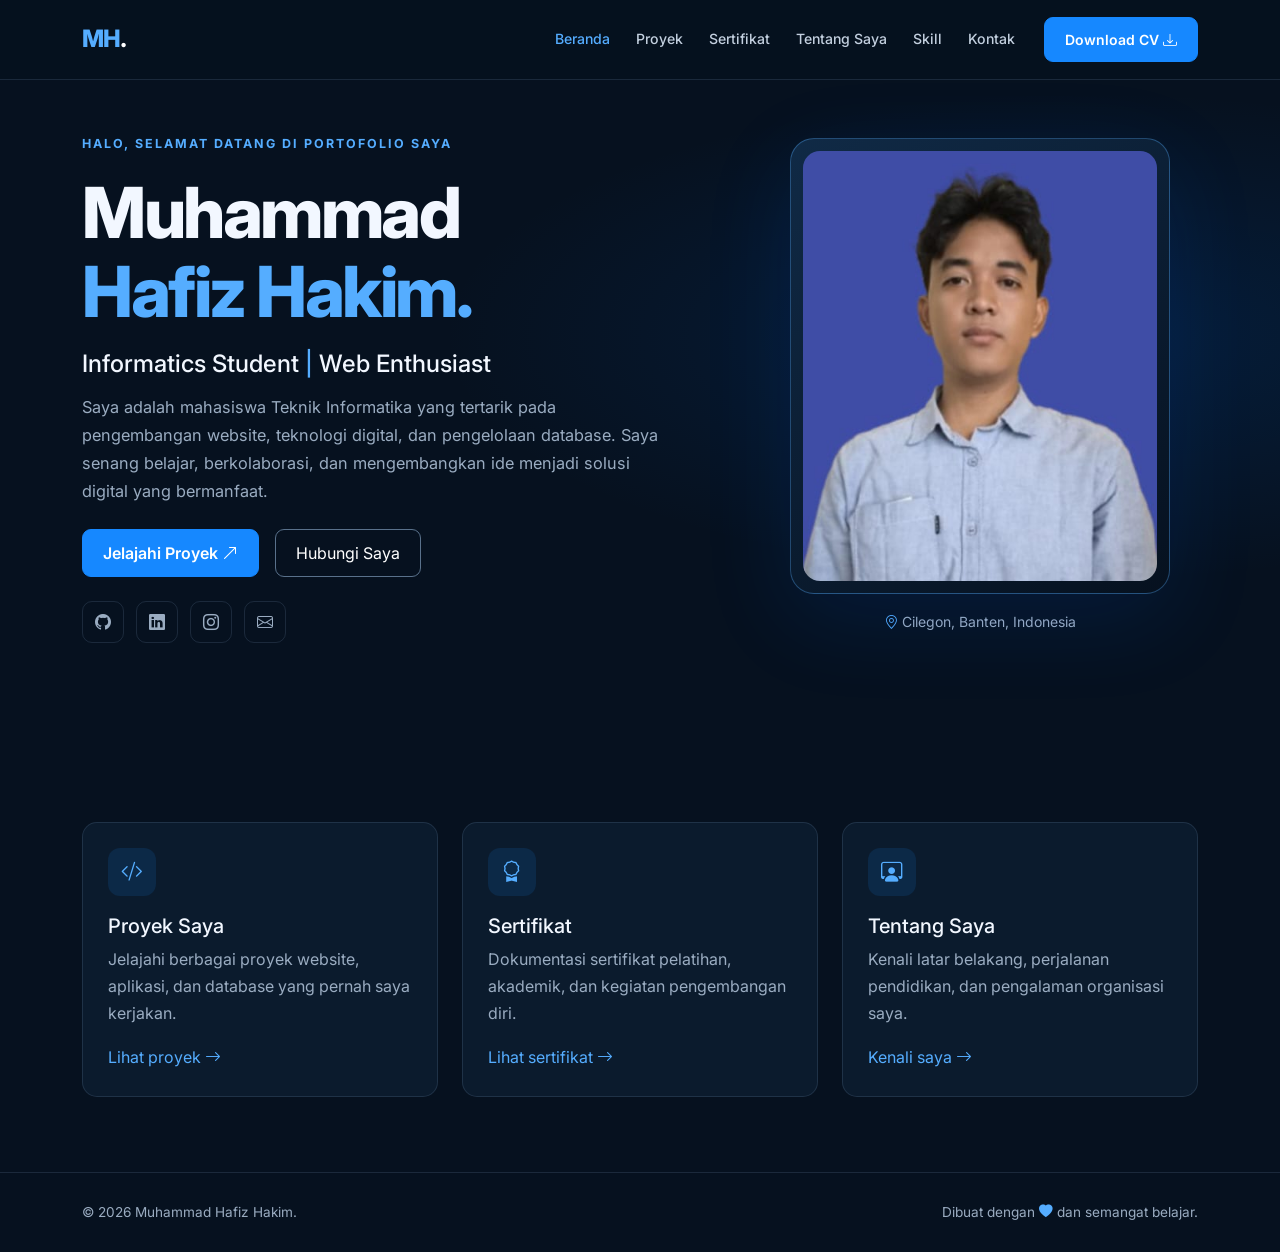
==== index.html @ 2e5564fa "Update portfolio" ====
<!DOCTYPE html>
<html lang="id">
<head>
  <meta charset="UTF-8">
  <meta name="viewport" content="width=device-width, initial-scale=1">
  <meta name="description" content="Portofolio Muhammad Hafiz Hakim, mahasiswa Teknik Informatika dan pengembang web.">
  <title>Hafiz Hakim | Personal Portfolio</title>
  <link href="https://cdn.jsdelivr.net/npm/bootstrap@5.3.3/dist/css/bootstrap.min.css" rel="stylesheet">
  <link href="https://cdn.jsdelivr.net/npm/bootstrap-icons@1.11.3/font/bootstrap-icons.min.css" rel="stylesheet">
  <link href="css/style.css" rel="stylesheet">
</head>
<body>

<nav class="navbar navbar-expand-lg fixed-top">
  <div class="container">
    <a class="navbar-brand" href="index.html">MH<span class="brand-dot">.</span></a>
    <button class="navbar-toggler bg-light" data-bs-toggle="collapse" data-bs-target="#navMenu" aria-label="Buka navigasi">
      <span class="navbar-toggler-icon"></span>
    </button>
    <div class="collapse navbar-collapse" id="navMenu">
      <ul class="navbar-nav ms-auto align-items-lg-center">
        <li class="nav-item"><a class="nav-link" data-page="index.html" href="index.html">Beranda</a></li>
        <li class="nav-item"><a class="nav-link" data-page="proyek.html" href="proyek.html">Proyek</a></li>
        <li class="nav-item"><a class="nav-link" data-page="sertifikat.html" href="sertifikat.html">Sertifikat</a></li>
        <li class="nav-item"><a class="nav-link" data-page="tentang.html" href="tentang.html">Tentang Saya</a></li>
        <li class="nav-item"><a class="nav-link" data-page="skill.html" href="skill.html">Skill</a></li>
        <li class="nav-item"><a class="nav-link" data-page="kontak.html" href="kontak.html">Kontak</a></li>
        <li class="nav-item ms-lg-3"><a class="btn btn-primary-custom btn-sm" href="assets/cv/cv-hafiz.pdf" target="_blank">Download CV <i class="bi bi-download"></i></a></li>
      </ul>
    </div>
  </div>
</nav>

<main>
  <section class="hero">
    <div class="container">
      <div class="row align-items-center g-5">
        <div class="col-lg-7 reveal">
          <span class="eyebrow">HALO, SELAMAT DATANG DI PORTOFOLIO SAYA</span>
          <h1>Muhammad<br><span class="text-blue">Hafiz Hakim.</span></h1>
          <h4 class="mb-3">Informatics Student <span class="text-blue">|</span> Web Enthusiast</h4>
          <p class="hero-description mb-4">
            Saya adalah mahasiswa Teknik Informatika yang tertarik pada
            pengembangan website, teknologi digital, dan pengelolaan database.
            Saya senang belajar, berkolaborasi, dan mengembangkan ide menjadi
            solusi digital yang bermanfaat.
          </p>
          <div class="d-flex flex-wrap gap-3 mb-4">
            <a href="proyek.html" class="btn btn-primary-custom">Jelajahi Proyek <i class="bi bi-arrow-up-right"></i></a>
            <a href="kontak.html" class="btn btn-outline-custom">Hubungi Saya</a>
          </div>
          <div>
            <a class="social-link" href="https://github.com/Hafiz1310" target="_blank" rel="noopener" aria-label="GitHub"><i class="bi bi-github"></i></a>
            <a class="social-link" href="https://www.linkedin.com/in/m-hafiz-hakim-758389445/" target="_blank" rel="noopener" aria-label="LinkedIn"><i class="bi bi-linkedin"></i></a>
            <a class="social-link" href="https://instagram.com/mhz_hakim" target="_blank" rel="noopener" aria-label="Instagram"><i class="bi bi-instagram"></i></a>
            <a class="social-link" href="kontak.html" aria-label="Email"><i class="bi bi-envelope"></i></a>
          </div>
        </div>

        <div class="col-lg-5 reveal">
          <div class="profile-frame">
            <img src="assets/img/profile.jpg" alt="Foto profil Muhammad Hafiz Hakim"
              onerror="this.style.display='none';this.nextElementSibling.style.display='grid'">
            <div class="profile-placeholder" style="display:none">MH.</div>
          </div>
          <div class="text-center mt-3 text-muted-custom small">
            <i class="bi bi-geo-alt text-blue"></i> Cilegon, Banten, Indonesia
          </div>
        </div>
      </div>
    </div>
  </section>

  <section class="section">
    <div class="container">
      <div class="row g-4">
        <div class="col-md-4 reveal">
          <a href="proyek.html" class="info-card d-block">
            <div class="info-icon"><i class="bi bi-code-slash"></i></div>
            <h5>Proyek Saya</h5>
            <p class="text-muted-custom mb-0">Jelajahi berbagai proyek website, aplikasi, dan database yang pernah saya kerjakan.</p>
            <span class="text-blue d-inline-block mt-3">Lihat proyek <i class="bi bi-arrow-right"></i></span>
          </a>
        </div>
        <div class="col-md-4 reveal">
          <a href="sertifikat.html" class="info-card d-block">
            <div class="info-icon"><i class="bi bi-award"></i></div>
            <h5>Sertifikat</h5>
            <p class="text-muted-custom mb-0">Dokumentasi sertifikat pelatihan, akademik, dan kegiatan pengembangan diri.</p>
            <span class="text-blue d-inline-block mt-3">Lihat sertifikat <i class="bi bi-arrow-right"></i></span>
          </a>
        </div>
        <div class="col-md-4 reveal">
          <a href="tentang.html" class="info-card d-block">
            <div class="info-icon"><i class="bi bi-person-workspace"></i></div>
            <h5>Tentang Saya</h5>
            <p class="text-muted-custom mb-0">Kenali latar belakang, perjalanan pendidikan, dan pengalaman organisasi saya.</p>
            <span class="text-blue d-inline-block mt-3">Kenali saya <i class="bi bi-arrow-right"></i></span>
          </a>
        </div>
      </div>
    </div>
  </section>
</main>

<footer>
  <div class="container d-flex flex-wrap justify-content-between gap-2">
    <span>© <span data-year></span> Muhammad Hafiz Hakim.</span>
    <span>Dibuat dengan <i class="bi bi-heart-fill text-blue"></i> dan semangat belajar.</span>
  </div>
</footer>

<button class="back-top" aria-label="Kembali ke atas"><i class="bi bi-arrow-up"></i></button>
<script src="https://cdn.jsdelivr.net/npm/bootstrap@5.3.3/dist/js/bootstrap.bundle.min.js"></script>
<script src="js/script.js"></script>
</body>
</html>
---- css/style.css ----
@import url('https://fonts.googleapis.com/css2?family=Inter:wght@400;500;600;700;800&display=swap');

:root {
  --bg: #06111f;
  --surface: #0b1b2d;
  --surface-2: #10243a;
  --blue: #1688ff;
  --blue-light: #55adff;
  --text: #f2f7ff;
  --muted: #9aacc1;
  --border: rgba(145, 183, 222, .15);
}

* { box-sizing: border-box; }
html { scroll-behavior: smooth; scroll-padding-top: 90px; }

body {
  margin: 0;
  background: var(--bg);
  color: var(--text);
  font-family: 'Inter', sans-serif;
  line-height: 1.7;
}

a { color: inherit; text-decoration: none; }
img { max-width: 100%; }
.text-muted-custom { color: var(--muted) !important; }
.text-blue { color: var(--blue-light); }

.navbar {
  background: rgba(6, 17, 31, .94);
  border-bottom: 1px solid var(--border);
  backdrop-filter: blur(16px);
  padding: 14px 0;
}

.navbar-brand {
  color: var(--blue-light) !important;
  font-size: 1.5rem;
  font-weight: 800;
  letter-spacing: -1px;
}

.brand-dot { color: white; }
.nav-link {
  color: #c3d0df !important;
  font-size: .88rem;
  font-weight: 500;
  margin: 0 5px;
  transition: .25s;
}
.nav-link:hover, .nav-link.active { color: var(--blue-light) !important; }

.btn-primary-custom {
  background: var(--blue);
  color: white;
  border: 1px solid var(--blue);
  border-radius: 9px;
  padding: 11px 20px;
  font-weight: 600;
  transition: .25s;
}
.btn-primary-custom:hover {
  background: #0875e8;
  color: white;
  transform: translateY(-2px);
}

.btn-outline-custom {
  color: white;
  border: 1px solid #59718b;
  border-radius: 9px;
  padding: 11px 20px;
  transition: .25s;
}
.btn-outline-custom:hover {
  color: white;
  border-color: var(--blue-light);
  background: rgba(22, 136, 255, .1);
}

.hero {
  min-height: 83vh;
  display: flex;
  align-items: center;
  padding: 95px 0 70px;
  background:
    radial-gradient(ellipse at 85% 45%, rgba(0, 93, 200, .17), transparent 42%),
    var(--bg);
}

.eyebrow {
  color: var(--blue-light);
  font-size: .78rem;
  font-weight: 700;
  letter-spacing: 2px;
  text-transform: uppercase;
}

.hero h1 {
  font-size: clamp(2.5rem, 5.5vw, 4.5rem);
  font-weight: 800;
  letter-spacing: -2.5px;
  line-height: 1.12;
  margin: 18px 0;
}

.hero-description {
  max-width: 580px;
  color: var(--muted);
  font-size: 1.02rem;
}

.profile-frame {
  position: relative;
  max-width: 380px;
  margin: auto;
  padding: 12px;
  border: 1px solid rgba(85, 173, 255, .35);
  border-radius: 24px;
  background: linear-gradient(145deg, #102a46, #06111f);
  box-shadow: 0 25px 90px rgba(0, 100, 255, .12);
}

.profile-frame img {
  width: 100%;
  height: 430px;
  object-fit: cover;
  object-position: center top;
  border-radius: 17px;
}

.profile-placeholder {
  min-height: 300px;
  display: grid;
  place-items: center;
  font-size: 5rem;
  color: var(--blue-light);
  background: var(--surface-2);
  border-radius: 15px;
}

.social-link {
  display: inline-flex;
  align-items: center;
  justify-content: center;
  width: 42px;
  height: 42px;
  margin-right: 8px;
  border: 1px solid var(--border);
  border-radius: 10px;
  color: var(--muted);
  transition: .2s;
}
.social-link:hover {
  color: white;
  border-color: var(--blue);
  background: rgba(22, 136, 255, .13);
}

.page-header {
  padding: 145px 0 55px;
  background: radial-gradient(ellipse at top right, #102b49, transparent 65%);
}
.page-header h1 {
  font-weight: 800;
  letter-spacing: -1.5px;
  font-size: clamp(2rem, 4vw, 3.3rem);
}

.section { padding: 75px 0; }
.section-title {
  font-size: clamp(1.7rem, 3vw, 2.4rem);
  font-weight: 800;
  letter-spacing: -1px;
}
.section-subtitle { color: var(--muted); max-width: 650px; }

.custom-card {
  height: 100%;
  background: linear-gradient(145deg, var(--surface), #091625);
  border: 1px solid var(--border);
  border-radius: 16px;
  overflow: hidden;
  transition: transform .25s, border-color .25s;
}
.custom-card:hover {
  transform: translateY(-5px);
  border-color: rgba(85, 173, 255, .5);
}

.project-image {
  display: block;
  width: 100%;
  aspect-ratio: 16 / 9;
  height: auto;
  object-fit: contain;
  background: var(--surface-2);
}
.certificate-image {
  width: 100%;
  height: 210px;
  object-fit: contain;
  padding: 12px;
  background: #e9eef5;
  cursor: zoom-in;
}
.card-body-custom { padding: 22px; }

.tag {
  display: inline-block;
  padding: 4px 10px;
  border: 1px solid rgba(85, 173, 255, .23);
  border-radius: 6px;
  color: var(--blue-light);
  background: rgba(22, 136, 255, .08);
  font-size: .75rem;
  margin: 0 4px 5px 0;
}

.filter-btn {
  color: var(--muted);
  background: var(--surface);
  border: 1px solid var(--border);
  border-radius: 8px;
  padding: 8px 15px;
  font-size: .85rem;
}
.filter-btn:hover, .filter-btn.active {
  background: var(--blue);
  color: white;
  border-color: var(--blue);
}

.info-card, .skill-panel, .contact-panel {
  height: 100%;
  padding: 25px;
  background: var(--surface);
  border: 1px solid var(--border);
  border-radius: 15px;
}
.info-icon {
  width: 48px;
  height: 48px;
  display: grid;
  place-items: center;
  border-radius: 12px;
  background: rgba(22, 136, 255, .12);
  color: var(--blue-light);
  font-size: 1.35rem;
  margin-bottom: 18px;
}

.timeline-item {
  position: relative;
  padding: 0 0 28px 25px;
  border-left: 1px solid #254564;
}
.timeline-item::before {
  content: '';
  position: absolute;
  left: -6px;
  top: 8px;
  width: 11px;
  height: 11px;
  border-radius: 50%;
  background: var(--blue);
}

.skill-row { margin-bottom: 21px; }
.skill-track {
  height: 7px;
  margin-top: 8px;
  background: #1c3046;
  border-radius: 20px;
  overflow: hidden;
}
.skill-fill {
  height: 100%;
  background: linear-gradient(90deg, #0875e8, #55adff);
  border-radius: 20px;
}

.form-control, .form-select {
  background: #081625;
  color: var(--text);
  border: 1px solid #294058;
  padding: 12px 14px;
  border-radius: 9px;
}
.form-control:focus, .form-select:focus {
  background: #081625;
  color: white;
  border-color: var(--blue);
  box-shadow: 0 0 0 .2rem rgba(22, 136, 255, .13);
}
.form-control::placeholder { color: #73869a; }
.form-label { color: #d6e2ef; font-size: .88rem; }

footer {
  border-top: 1px solid var(--border);
  padding: 28px 0;
  color: var(--muted);
  font-size: .85rem;
}

.back-top {
  position: fixed;
  right: 22px;
  bottom: 22px;
  width: 43px;
  height: 43px;
  z-index: 1000;
  border: 0;
  border-radius: 10px;
  background: var(--blue);
  color: white;
  display: none;
  box-shadow: 0 8px 25px rgba(0, 0, 0, .3);
}
.back-top.show { display: block; }

.reveal {
  opacity: 0;
  transform: translateY(18px);
  transition: opacity .6s ease, transform .6s ease;
}
.reveal.visible { opacity: 1; transform: translateY(0); }

.modal-content {
  color: var(--text);
  background: var(--surface);
  border: 1px solid var(--border);
}
.preview-image {
  max-width: 100%;
  max-height: 78vh;
  object-fit: contain;
}

@media (max-width: 991px) {
  .navbar-collapse {
    padding: 15px 0;
  }
  .hero { min-height: auto; padding-top: 125px; }
  .profile-frame { max-width: 310px; margin-top: 35px; }
  .profile-frame img { height: 350px; }
}

@media (max-width: 575px) {
  .hero h1 { letter-spacing: -1.5px; }
  .section { padding: 52px 0; }
  .page-header { padding-top: 120px; }
  .card-body-custom { padding: 18px; }
}
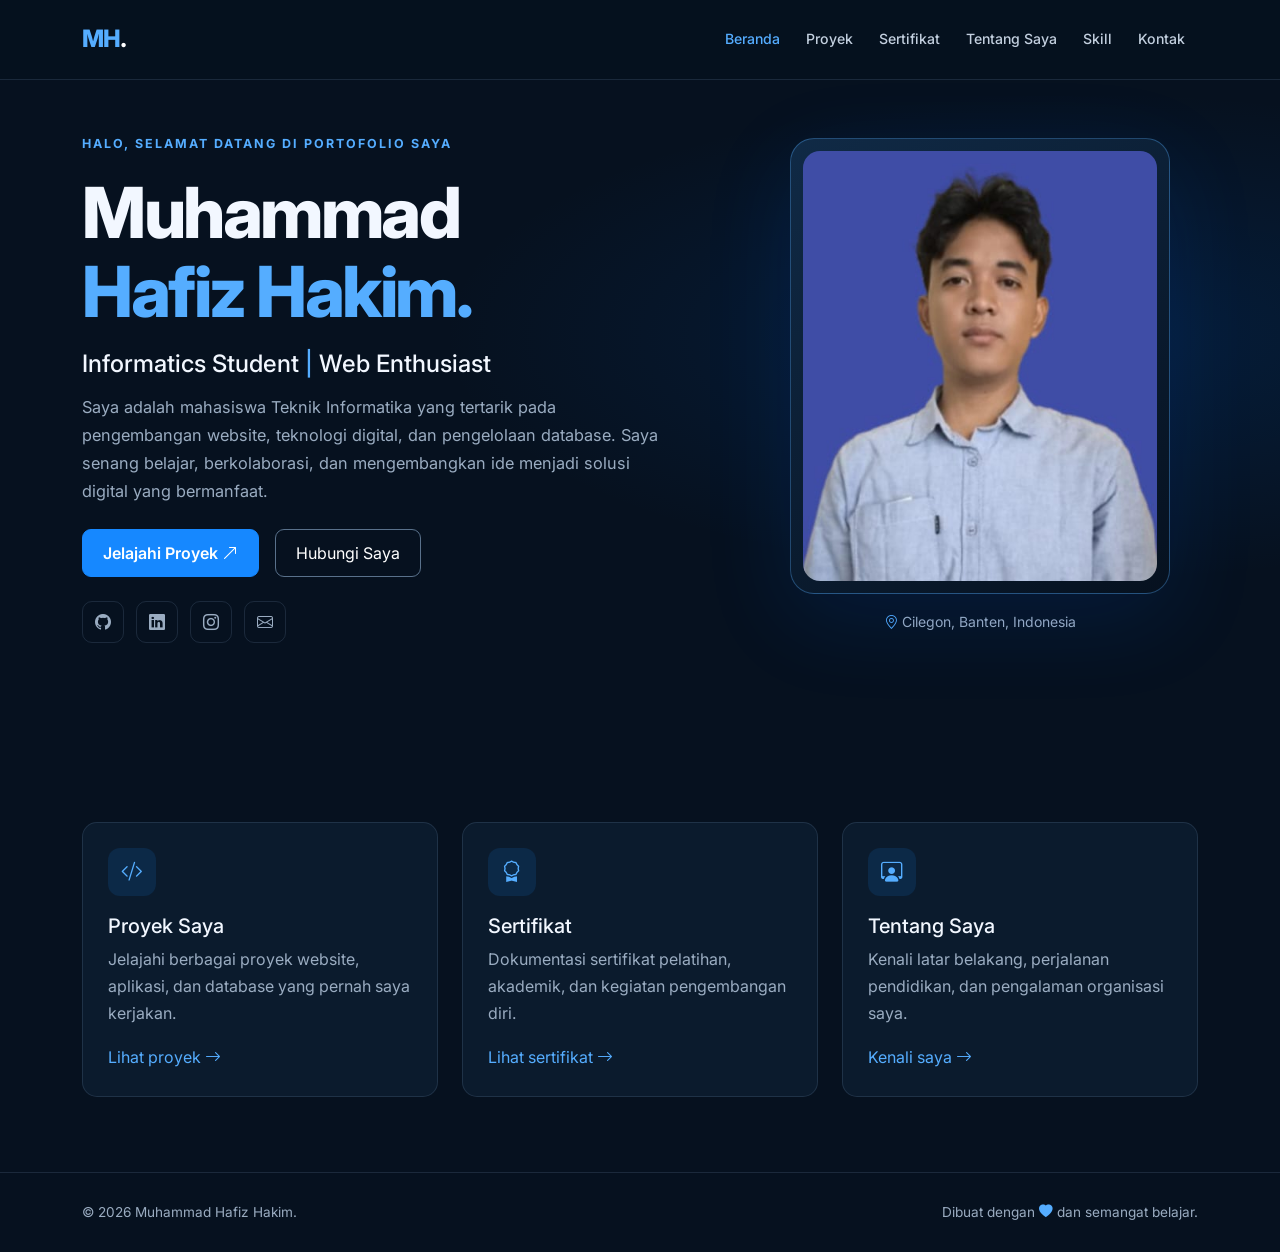
==== commit c6793435: "Remove 'Download CV' button from navigation Removed the 'Download CV' button from the navigation." ====
--- a/index.html
+++ b/index.html
@@ -26,7 +26,6 @@
         <li class="nav-item"><a class="nav-link" data-page="tentang.html" href="tentang.html">Tentang Saya</a></li>
         <li class="nav-item"><a class="nav-link" data-page="skill.html" href="skill.html">Skill</a></li>
         <li class="nav-item"><a class="nav-link" data-page="kontak.html" href="kontak.html">Kontak</a></li>
-        <li class="nav-item ms-lg-3"><a class="btn btn-primary-custom btn-sm" href="assets/cv/cv-hafiz.pdf" target="_blank">Download CV <i class="bi bi-download"></i></a></li>
       </ul>
     </div>
   </div>
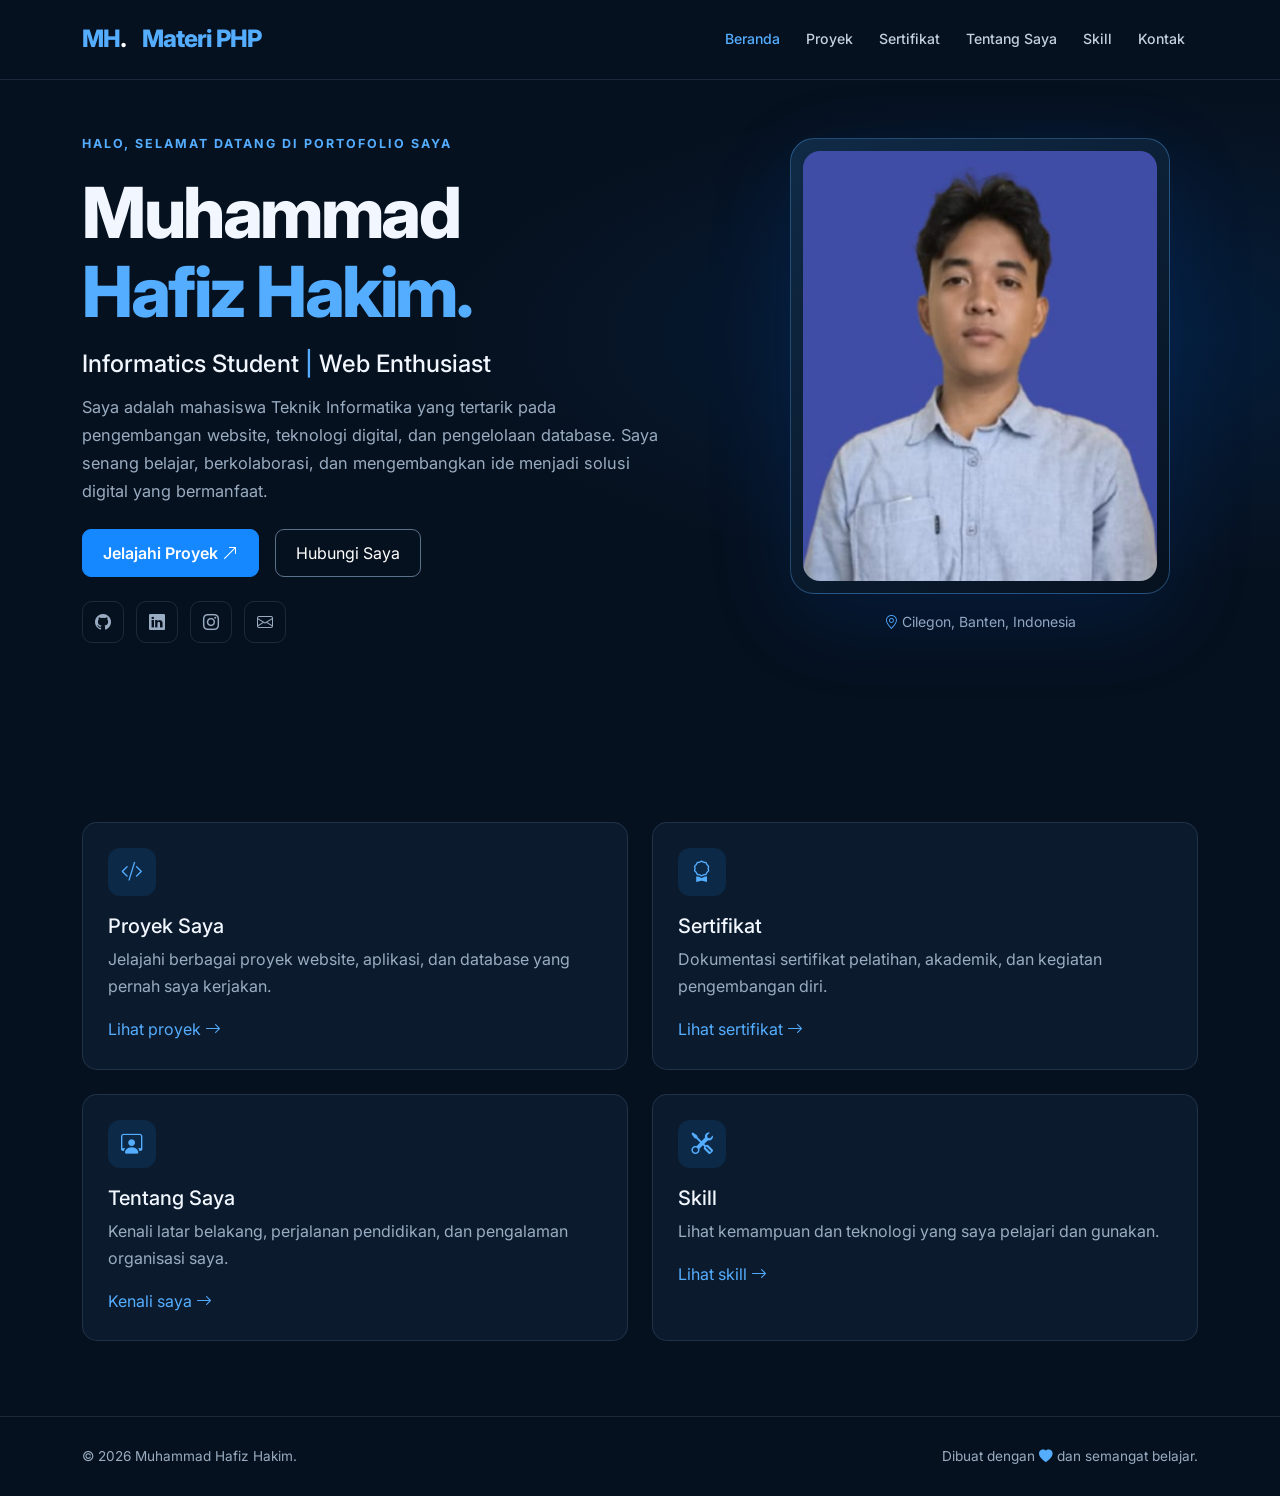
==== commit 9d9838b5: "pembaruan navbar/humburger, dan juga perubahan grid di tampilan windows dan mobile" ====
--- a/index.html
+++ b/index.html
@@ -14,7 +14,7 @@
 
 <nav class="navbar navbar-expand-lg fixed-top">
   <div class="container">
-    <a class="navbar-brand" href="index.html">MH<span class="brand-dot">.</span></a>
+    <a class="navbar-brand" href="index.html">MH<span class="brand-dot">.</span></a> <a class="navbar-brand d-none d-lg-inline" href="https://andhaf.my.id/php/index.php">Materi PHP</a>
     <button class="navbar-toggler bg-light" data-bs-toggle="collapse" data-bs-target="#navMenu" aria-label="Buka navigasi">
       <span class="navbar-toggler-icon"></span>
     </button>
@@ -74,28 +74,36 @@
   <section class="section">
     <div class="container">
       <div class="row g-4">
-        <div class="col-md-4 reveal">
-          <a href="proyek.html" class="info-card d-block">
+        <div class="col-6 reveal">
+          <a href="proyek.html" class="info-card home-info-card d-block">
             <div class="info-icon"><i class="bi bi-code-slash"></i></div>
             <h5>Proyek Saya</h5>
             <p class="text-muted-custom mb-0">Jelajahi berbagai proyek website, aplikasi, dan database yang pernah saya kerjakan.</p>
             <span class="text-blue d-inline-block mt-3">Lihat proyek <i class="bi bi-arrow-right"></i></span>
           </a>
         </div>
-        <div class="col-md-4 reveal">
-          <a href="sertifikat.html" class="info-card d-block">
+        <div class="col-6 reveal">
+          <a href="sertifikat.html" class="info-card home-info-card d-block">
             <div class="info-icon"><i class="bi bi-award"></i></div>
             <h5>Sertifikat</h5>
             <p class="text-muted-custom mb-0">Dokumentasi sertifikat pelatihan, akademik, dan kegiatan pengembangan diri.</p>
             <span class="text-blue d-inline-block mt-3">Lihat sertifikat <i class="bi bi-arrow-right"></i></span>
           </a>
         </div>
-        <div class="col-md-4 reveal">
-          <a href="tentang.html" class="info-card d-block">
+        <div class="col-6 reveal">
+          <a href="tentang.html" class="info-card home-info-card d-block">
             <div class="info-icon"><i class="bi bi-person-workspace"></i></div>
             <h5>Tentang Saya</h5>
             <p class="text-muted-custom mb-0">Kenali latar belakang, perjalanan pendidikan, dan pengalaman organisasi saya.</p>
             <span class="text-blue d-inline-block mt-3">Kenali saya <i class="bi bi-arrow-right"></i></span>
+          </a>
+        </div>
+        <div class="col-6 reveal">
+          <a href="skill.html" class="info-card home-info-card d-block">
+            <div class="info-icon"><i class="bi bi-tools"></i></div>
+            <h5>Skill</h5>
+            <p class="text-muted-custom mb-0">Lihat kemampuan dan teknologi yang saya pelajari dan gunakan.</p>
+            <span class="text-blue d-inline-block mt-3">Lihat skill <i class="bi bi-arrow-right"></i></span>
           </a>
         </div>
       </div>
--- a/css/style.css
+++ b/css/style.css
@@ -353,4 +353,23 @@
   .section { padding: 52px 0; }
   .page-header { padding-top: 120px; }
   .card-body-custom { padding: 18px; }
-}
+  .home-info-card {
+    padding: 16px 12px;
+    text-align: center;
+  }
+  .home-info-card .info-icon {
+    width: 40px;
+    height: 40px;
+    margin: 0 auto 12px;
+    font-size: 1.1rem;
+  }
+  .home-info-card h5 {
+    font-size: .95rem;
+    margin-bottom: 0;
+  }
+  .home-info-card p { display: none; }
+  .home-info-card > span {
+    margin-top: 10px !important;
+    font-size: .75rem;
+  }
+}
